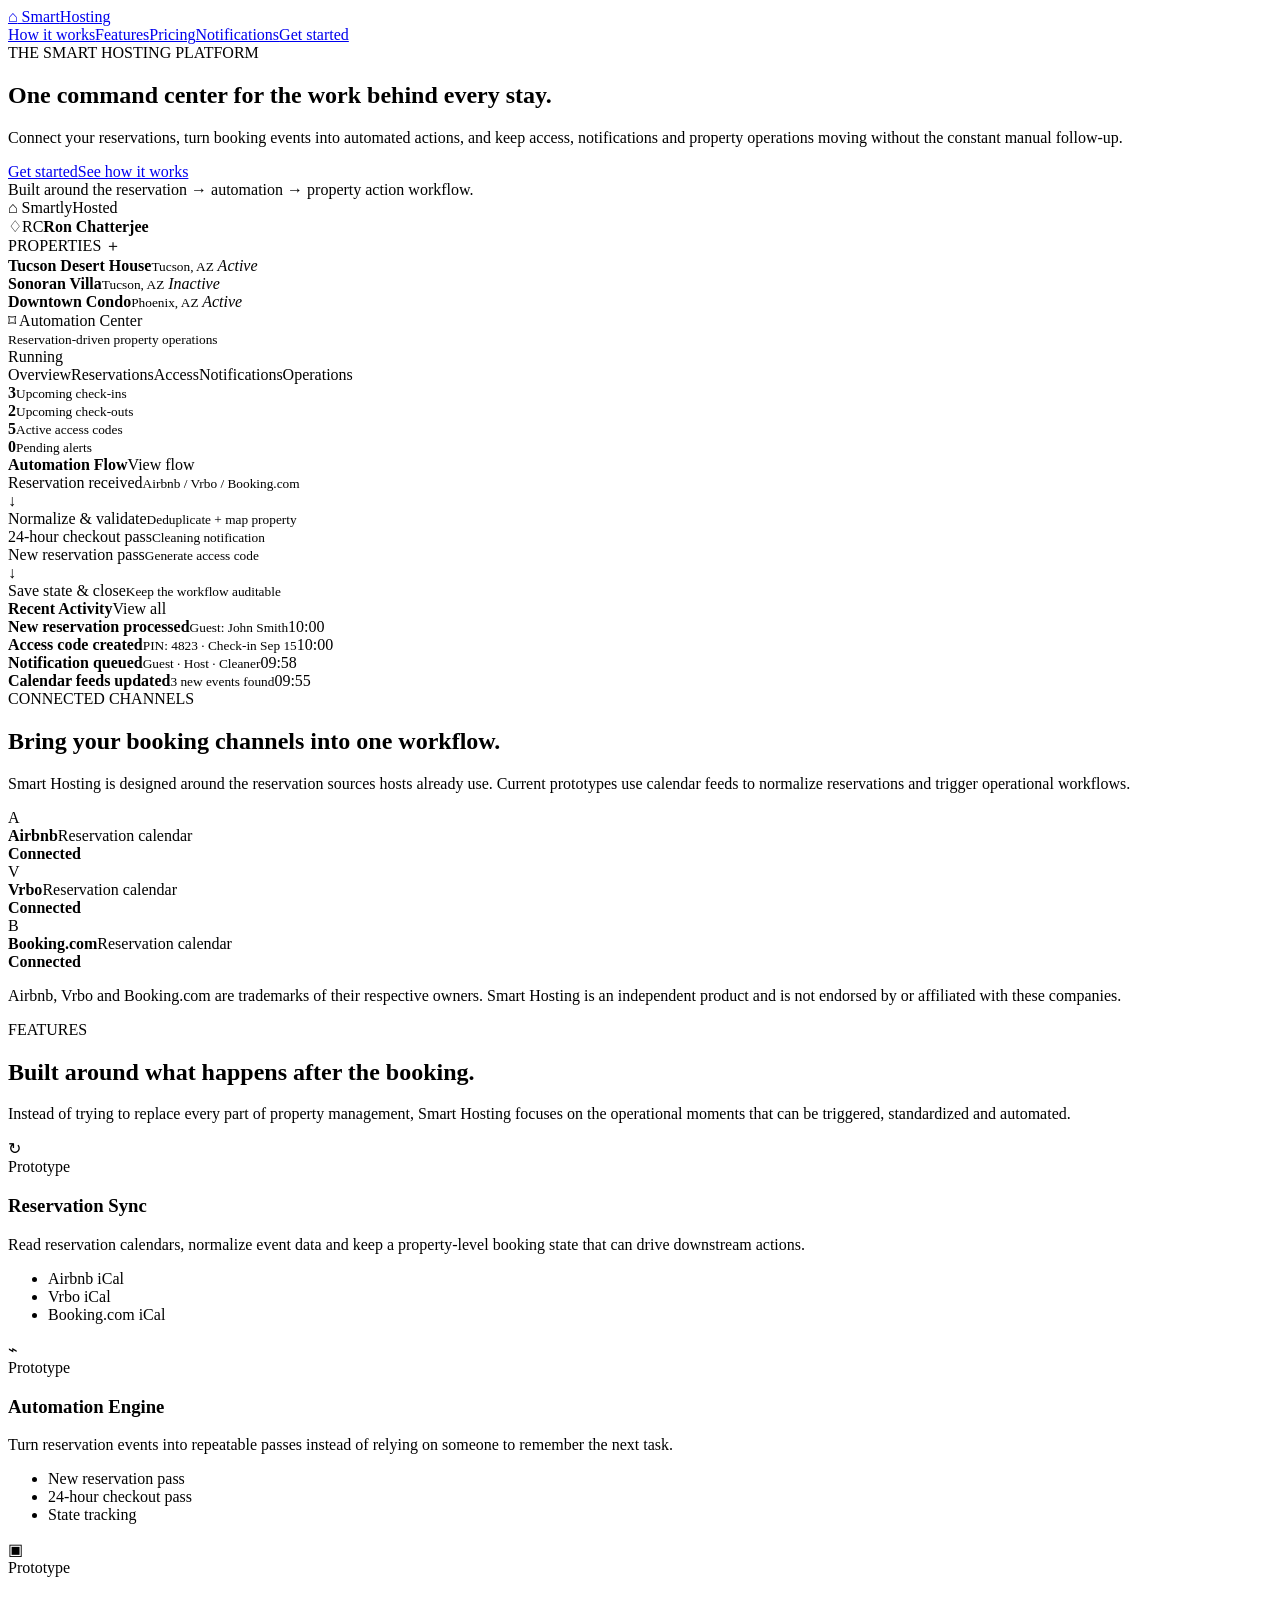
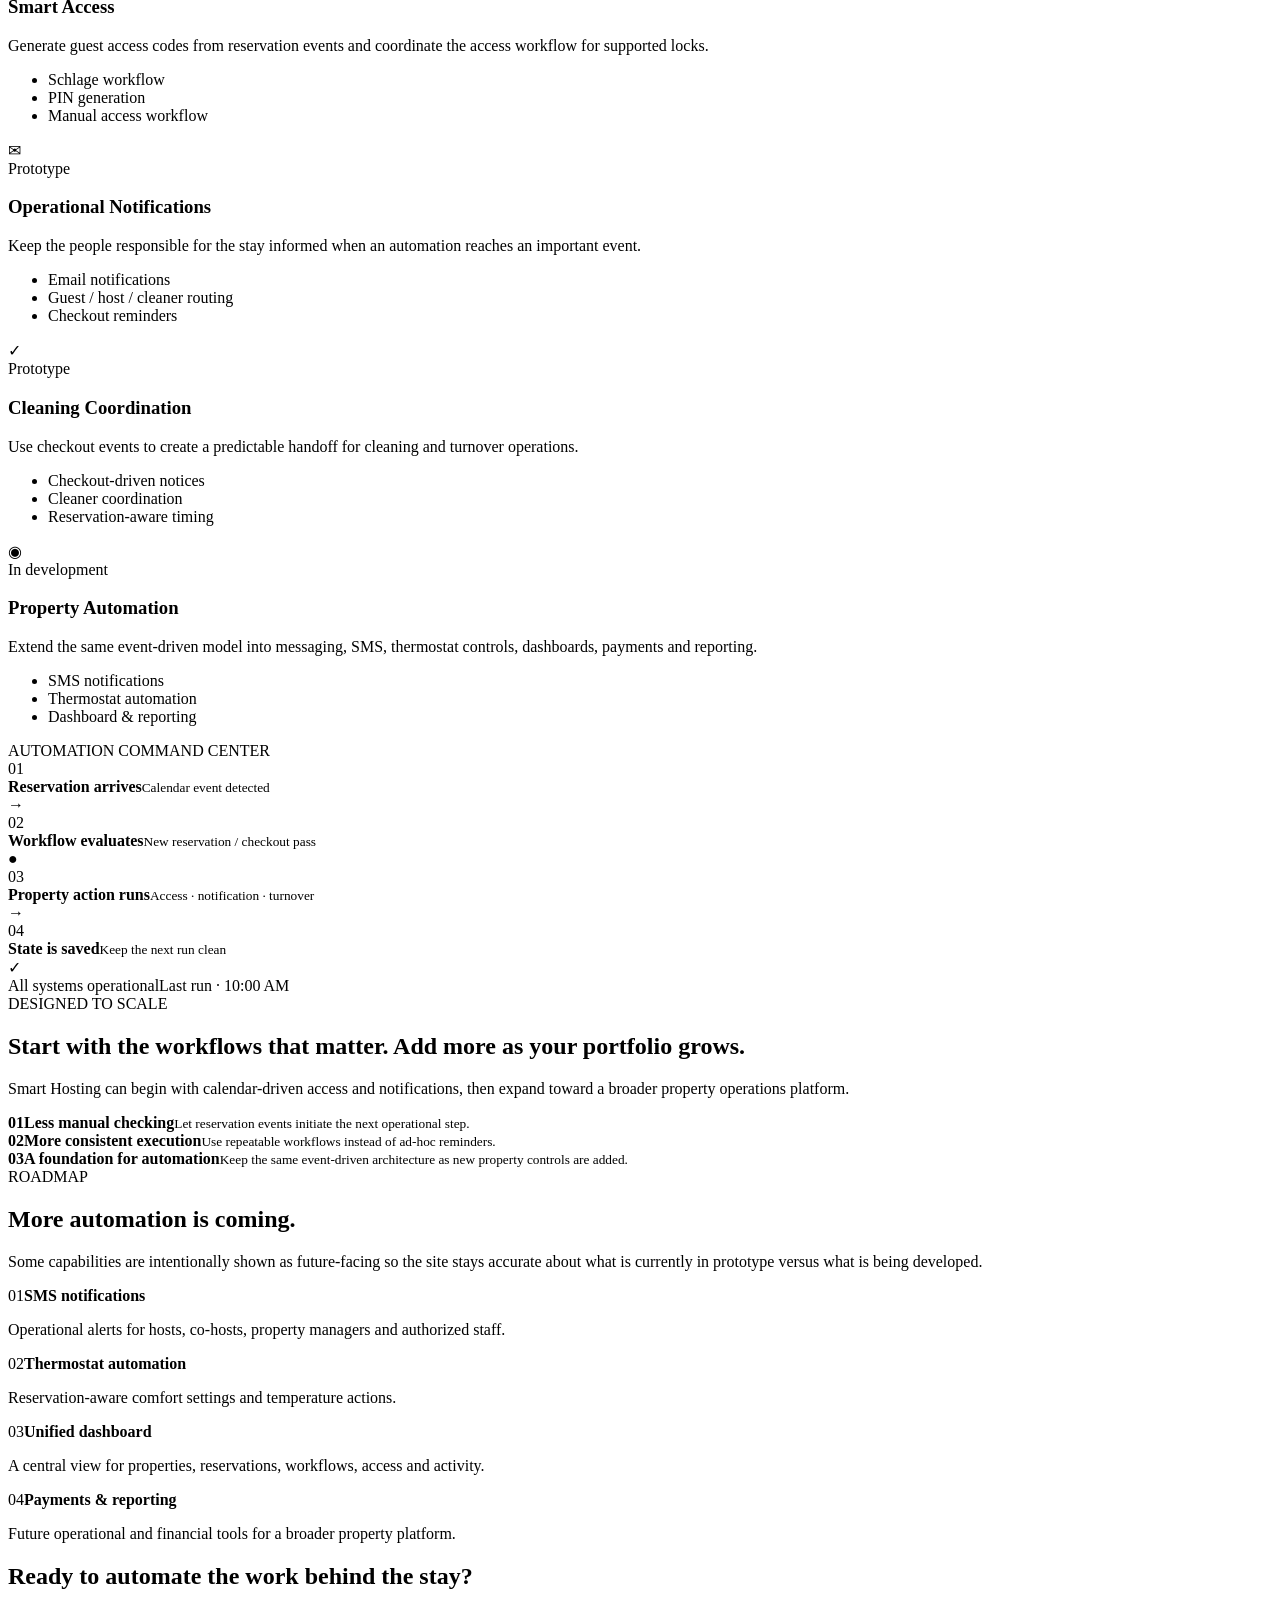
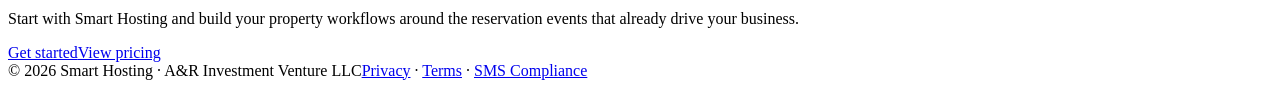
==== features.html @ 69d4fca8 "features" ====
<!doctype html>
<html lang="en">
<head>
<meta charset="utf-8"><meta name="viewport" content="width=device-width,initial-scale=1">
<title>Features — Smart Hosting</title>
<link rel="stylesheet" href="css/style.css">
</head>
<body>
<header class="nav">
  <div class="container navinner">
    <a class="logo" href="index.html"><span class="logo-mark">⌂</span> Smart<span>Hosting</span></a>
    <div class="navlinks">
      <a href="how-it-works.html">How it works</a><a class="active" href="features.html">Features</a><a href="pricing.html">Pricing</a><a href="sms.html">Notifications</a><a class="navcta" href="signup.html">Get started</a>
    </div>
  </div>
</header>

<main>
<section class="feature-hero">
  <div class="container feature-hero-grid">
    <div class="feature-copy">
      <div class="eyebrow">THE SMART HOSTING PLATFORM</div>
      <h1>One command center for the work behind every stay.</h1>
      <p>Connect your reservations, turn booking events into automated actions, and keep access, notifications and property operations moving without the constant manual follow-up.</p>
      <div class="actions"><a class="btn btn-primary" href="signup.html">Get started</a><a class="btn btn-secondary" href="how-it-works.html">See how it works</a></div>
      <div class="hero-note"><span class="live-dot"></span> Built around the reservation → automation → property action workflow.</div>
    </div>

    <div class="product-shell">
      <div class="product-topbar">
        <div class="mini-brand"><span class="mini-house">⌂</span> SmartlyHosted</div>
        <div class="mini-user"><span class="mini-bell">♢</span><span class="avatar">RC</span><strong>Ron Chatterjee</strong></div>
      </div>
      <div class="product-body">
        <aside class="product-side">
          <div class="side-title">PROPERTIES <span>＋</span></div>
          <div class="property selected"><div class="thumb t1"></div><div><b>Tucson Desert House</b><small>Tucson, AZ</small><em><i></i> Active</em></div></div>
          <div class="property"><div class="thumb t2"></div><div><b>Sonoran Villa</b><small>Tucson, AZ</small><em class="inactive"><i></i> Inactive</em></div></div>
          <div class="property"><div class="thumb t3"></div><div><b>Downtown Condo</b><small>Phoenix, AZ</small><em><i></i> Active</em></div></div>
        </aside>
        <section class="product-main">
          <div class="screen-head"><div><div class="screen-title"><span class="lock">⌑</span> Automation Center</div><small>Reservation-driven property operations</small></div><span class="running"><i></i> Running</span></div>
          <div class="screen-tabs"><span class="sel">Overview</span><span>Reservations</span><span>Access</span><span>Notifications</span><span>Operations</span></div>
          <div class="metrics"><div><strong>3</strong><small>Upcoming check-ins</small></div><div><strong>2</strong><small>Upcoming check-outs</small></div><div><strong>5</strong><small>Active access codes</small></div><div><strong>0</strong><small>Pending alerts</small></div></div>
          <div class="dashboard-grid">
            <div class="dash-card flow-card"><div class="card-head"><b>Automation Flow</b><span>View flow</span></div>
              <div class="flowline"><div class="flowbox green">Reservation received<small>Airbnb / Vrbo / Booking.com</small></div><div class="down">↓</div><div class="flowbox">Normalize &amp; validate<small>Deduplicate + map property</small></div><div class="split"><div class="flowbox purple">24-hour checkout pass<small>Cleaning notification</small></div><div class="flowbox blue">New reservation pass<small>Generate access code</small></div></div><div class="down">↓</div><div class="flowbox">Save state &amp; close<small>Keep the workflow auditable</small></div></div>
            </div>
            <div class="dash-card activity-card"><div class="card-head"><b>Recent Activity</b><span>View all</span></div>
              <div class="activity"><b>New reservation processed</b><small>Guest: John Smith</small><time>10:00</time></div>
              <div class="activity"><b>Access code created</b><small>PIN: 4823 · Check-in Sep 15</small><time>10:00</time></div>
              <div class="activity"><b>Notification queued</b><small>Guest · Host · Cleaner</small><time>09:58</time></div>
              <div class="activity"><b>Calendar feeds updated</b><small>3 new events found</small><time>09:55</time></div>
            </div>
          </div>
        </section>
      </div>
    </div>
  </div>
</section>

<section class="channel-section">
  <div class="container">
    <div class="channel-heading"><div><div class="eyebrow">CONNECTED CHANNELS</div><h2>Bring your booking channels into one workflow.</h2></div><p>Smart Hosting is designed around the reservation sources hosts already use. Current prototypes use calendar feeds to normalize reservations and trigger operational workflows.</p></div>
    <div class="channel-grid">
      <div class="channel-card"><div class="channel-mark airbnb-mark">A</div><div><strong>Airbnb</strong><span>Reservation calendar</span></div><b class="channel-status">Connected</b></div>
      <div class="channel-card"><div class="channel-mark vrbo-mark">V</div><div><strong>Vrbo</strong><span>Reservation calendar</span></div><b class="channel-status">Connected</b></div>
      <div class="channel-card"><div class="channel-mark booking-mark">B</div><div><strong>Booking.com</strong><span>Reservation calendar</span></div><b class="channel-status">Connected</b></div>
    </div>
    <p class="trademark-note">Airbnb, Vrbo and Booking.com are trademarks of their respective owners. Smart Hosting is an independent product and is not endorsed by or affiliated with these companies.</p>
  </div>
</section>

<section class="section alt">
  <div class="container">
    <div class="section-head"><div class="eyebrow">FEATURES</div><h2>Built around what happens after the booking.</h2><p>Instead of trying to replace every part of property management, Smart Hosting focuses on the operational moments that can be triggered, standardized and automated.</p></div>
    <div class="feature-grid">
      <article class="feature-card"><div class="feature-icon">↻</div><span class="status-tag prototype">Prototype</span><h3>Reservation Sync</h3><p>Read reservation calendars, normalize event data and keep a property-level booking state that can drive downstream actions.</p><ul><li>Airbnb iCal</li><li>Vrbo iCal</li><li>Booking.com iCal</li></ul></article>
      <article class="feature-card"><div class="feature-icon">⌁</div><span class="status-tag prototype">Prototype</span><h3>Automation Engine</h3><p>Turn reservation events into repeatable passes instead of relying on someone to remember the next task.</p><ul><li>New reservation pass</li><li>24-hour checkout pass</li><li>State tracking</li></ul></article>
      <article class="feature-card"><div class="feature-icon">▣</div><span class="status-tag prototype">Prototype</span><h3>Smart Access</h3><p>Generate guest access codes from reservation events and coordinate the access workflow for supported locks.</p><ul><li>Schlage workflow</li><li>PIN generation</li><li>Manual access workflow</li></ul></article>
      <article class="feature-card"><div class="feature-icon">✉</div><span class="status-tag prototype">Prototype</span><h3>Operational Notifications</h3><p>Keep the people responsible for the stay informed when an automation reaches an important event.</p><ul><li>Email notifications</li><li>Guest / host / cleaner routing</li><li>Checkout reminders</li></ul></article>
      <article class="feature-card"><div class="feature-icon">✓</div><span class="status-tag prototype">Prototype</span><h3>Cleaning Coordination</h3><p>Use checkout events to create a predictable handoff for cleaning and turnover operations.</p><ul><li>Checkout-driven notices</li><li>Cleaner coordination</li><li>Reservation-aware timing</li></ul></article>
      <article class="feature-card future"><div class="feature-icon">◉</div><span class="status-tag roadmap">In development</span><h3>Property Automation</h3><p>Extend the same event-driven model into messaging, SMS, thermostat controls, dashboards, payments and reporting.</p><ul><li>SMS notifications</li><li>Thermostat automation</li><li>Dashboard &amp; reporting</li></ul></article>
    </div>
  </div>
</section>

<section class="section">
  <div class="container split-feature">
    <div class="visual-card">
      <div class="visual-label">AUTOMATION COMMAND CENTER</div>
      <div class="command-row"><span class="command-icon">01</span><div><b>Reservation arrives</b><small>Calendar event detected</small></div><span class="arrow">→</span></div>
      <div class="command-row active"><span class="command-icon">02</span><div><b>Workflow evaluates</b><small>New reservation / checkout pass</small></div><span class="pulse">●</span></div>
      <div class="command-row"><span class="command-icon">03</span><div><b>Property action runs</b><small>Access · notification · turnover</small></div><span class="arrow">→</span></div>
      <div class="command-row"><span class="command-icon">04</span><div><b>State is saved</b><small>Keep the next run clean</small></div><span class="checkmark">✓</span></div>
      <div class="mini-footer"><span><i></i> All systems operational</span><span>Last run · 10:00 AM</span></div>
    </div>
    <div class="section-head side-copy"><div class="eyebrow">DESIGNED TO SCALE</div><h2>Start with the workflows that matter. Add more as your portfolio grows.</h2><p>Smart Hosting can begin with calendar-driven access and notifications, then expand toward a broader property operations platform.</p><div class="bullet-list"><div><b>01</b><span><strong>Less manual checking</strong><small>Let reservation events initiate the next operational step.</small></span></div><div><b>02</b><span><strong>More consistent execution</strong><small>Use repeatable workflows instead of ad-hoc reminders.</small></span></div><div><b>03</b><span><strong>A foundation for automation</strong><small>Keep the same event-driven architecture as new property controls are added.</small></span></div></div></div>
  </div>
</section>

<section class="section alt">
  <div class="container"><div class="section-head"><div class="eyebrow">ROADMAP</div><h2>More automation is coming.</h2><p>Some capabilities are intentionally shown as future-facing so the site stays accurate about what is currently in prototype versus what is being developed.</p></div>
    <div class="roadmap-grid"><div><span>01</span><b>SMS notifications</b><p>Operational alerts for hosts, co-hosts, property managers and authorized staff.</p></div><div><span>02</span><b>Thermostat automation</b><p>Reservation-aware comfort settings and temperature actions.</p></div><div><span>03</span><b>Unified dashboard</b><p>A central view for properties, reservations, workflows, access and activity.</p></div><div><span>04</span><b>Payments &amp; reporting</b><p>Future operational and financial tools for a broader property platform.</p></div></div>
  </div>
</section>

<section class="cta"><div class="container"><h2>Ready to automate the work behind the stay?</h2><p>Start with Smart Hosting and build your property workflows around the reservation events that already drive your business.</p><div class="actions"><a class="btn btn-primary" href="signup.html">Get started</a><a class="btn btn-secondary" href="pricing.html">View pricing</a></div></div></section>
</main>

<footer class="footer"><div class="container footerrow"><span>© 2026 Smart Hosting · A&R Investment Venture LLC</span><span><a href="privacy.html">Privacy</a> · <a href="terms.html">Terms</a> · <a href="sms-compliance.html">SMS Compliance</a></span></div></footer>
</body></html>
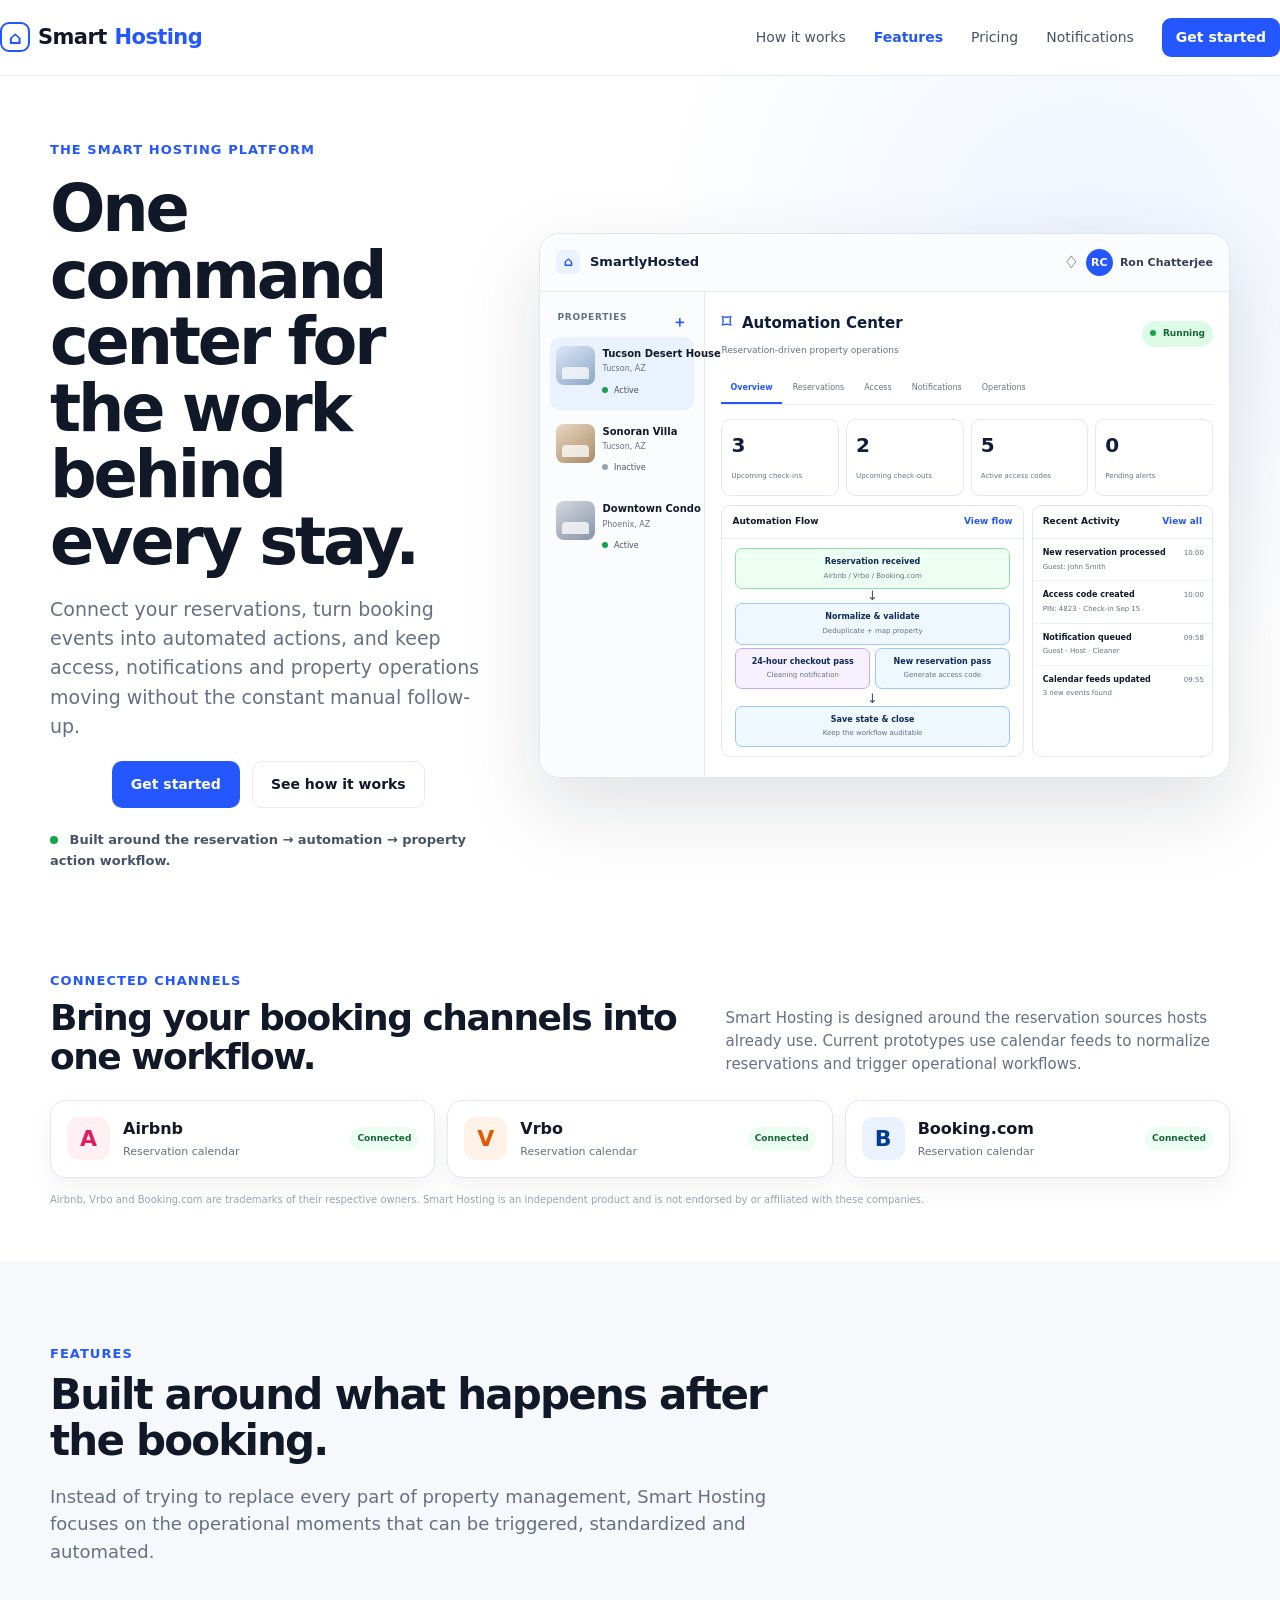
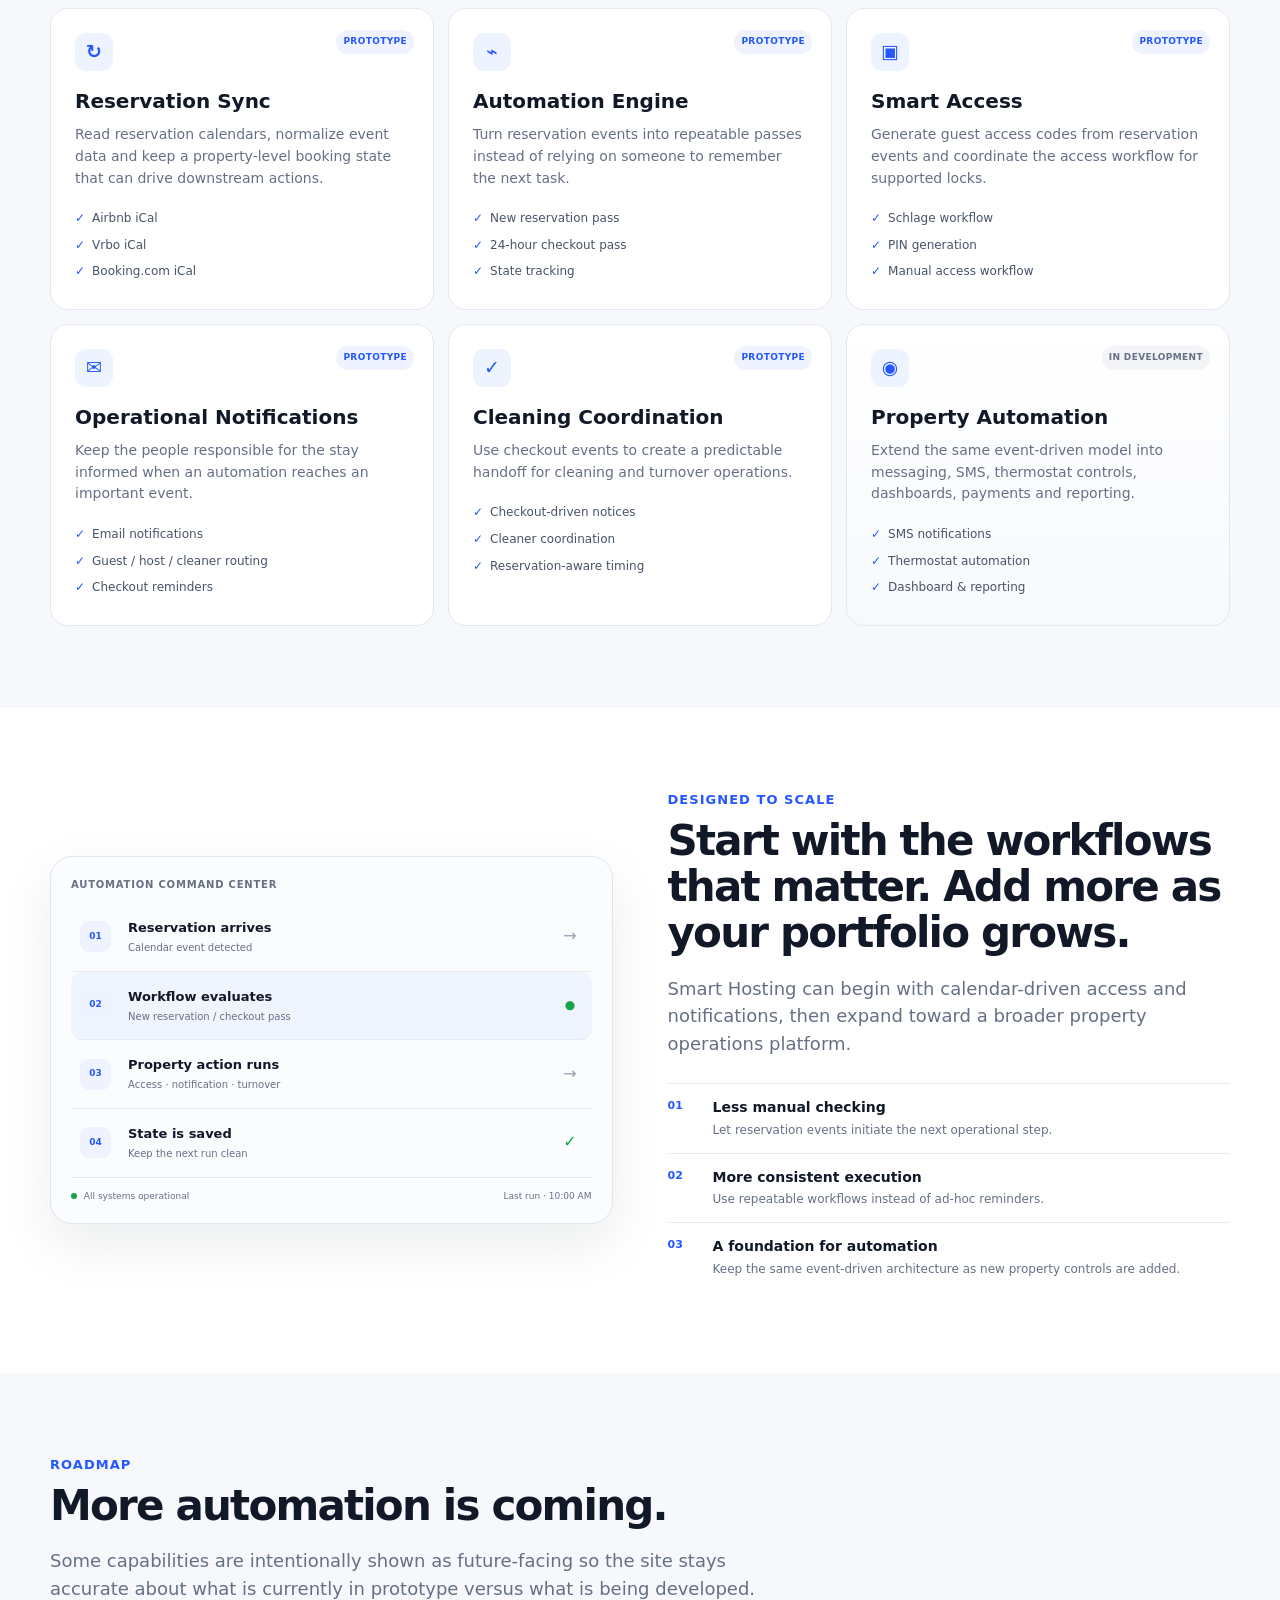
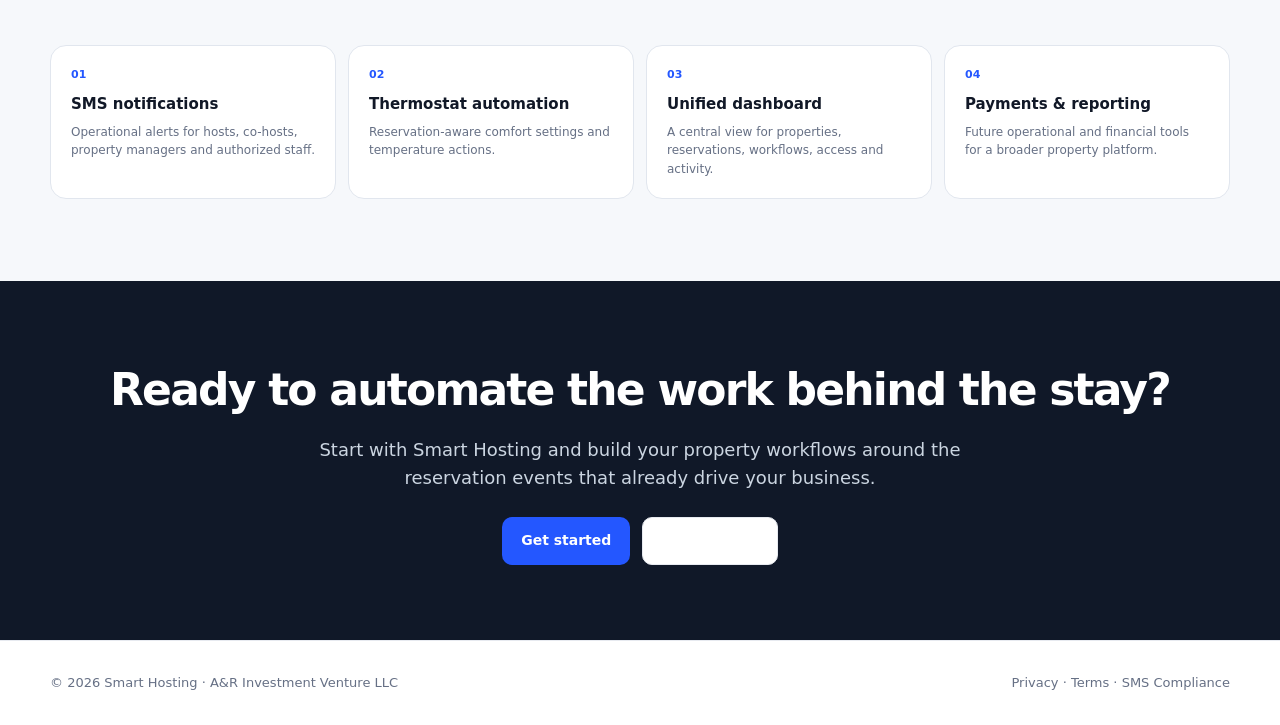
==== commit 03a6093e: "favicon" ====
--- a/features.html
+++ b/features.html
@@ -3,6 +3,7 @@
 <head>
 <meta charset="utf-8"><meta name="viewport" content="width=device-width,initial-scale=1">
 <title>Features — Smart Hosting</title>
+<link rel="icon" type="image/png" href="favicon.png">
 <link rel="stylesheet" href="css/style.css">
 </head>
 <body>
--- a/css/style.css
+++ b/css/style.css
@@ -0,0 +1,102 @@
+
+:root{
+  --ink:#111827;
+  --muted:#667085;
+  --line:#e7eaf0;
+  --soft:#f6f8fb;
+  --brand:#2457ff;
+  --brand-dark:#1742d3;
+  --white:#fff;
+  --max:1180px;
+}
+*{box-sizing:border-box}
+html{scroll-behavior:smooth}
+body{margin:0;font-family:Inter,ui-sans-serif,system-ui,-apple-system,BlinkMacSystemFont,"Segoe UI",sans-serif;color:var(--ink);background:#fff;line-height:1.55}
+a{color:inherit;text-decoration:none}
+.container{width:min(var(--max),calc(100% - 40px));margin:auto}
+.nav{height:76px;display:flex;align-items:center;justify-content:space-between;border-bottom:1px solid var(--line);background:#fff;position:sticky;top:0;z-index:20}
+.logo{font-weight:800;font-size:21px;letter-spacing:-.6px}
+.logo span{color:var(--brand)}
+.navlinks{display:flex;gap:28px;align-items:center;font-size:14px;color:#475467}
+.navlinks a:hover{color:var(--ink)}
+.btn{display:inline-flex;align-items:center;justify-content:center;border-radius:10px;padding:12px 18px;font-weight:700;font-size:14px;border:1px solid transparent}
+.btn-primary{background:var(--brand);color:#fff}
+.btn-primary:hover{background:var(--brand-dark)}
+.btn-secondary{background:#fff;border-color:var(--line)}
+.hero{padding:92px 0 70px;text-align:center;background:linear-gradient(180deg,#fff 0%,#f8faff 100%)}
+.eyebrow{font-size:13px;font-weight:800;color:var(--brand);letter-spacing:.08em;text-transform:uppercase}
+h1{font-size:clamp(44px,6vw,76px);line-height:1.02;letter-spacing:-3.5px;margin:18px auto;max-width:900px}
+.hero p{font-size:20px;color:var(--muted);max-width:720px;margin:0 auto 30px}
+.actions{display:flex;gap:12px;justify-content:center;flex-wrap:wrap}
+.section{padding:82px 0}
+.section.alt{background:var(--soft)}
+.section-head{max-width:720px;margin-bottom:42px}
+.section-head h2{font-size:42px;line-height:1.1;letter-spacing:-1.8px;margin:8px 0 12px}
+.section-head p{color:var(--muted);font-size:18px}
+.grid{display:grid;grid-template-columns:repeat(3,1fr);gap:18px}
+.card{border:1px solid var(--line);border-radius:18px;padding:26px;background:#fff}
+.card h3{margin:8px 0 8px;font-size:20px}
+.card p{margin:0;color:var(--muted)}
+.number{font-size:12px;font-weight:800;color:var(--brand);letter-spacing:.08em}
+.feature-band{display:grid;grid-template-columns:1fr 1fr;gap:24px;align-items:stretch}
+.panel{border:1px solid var(--line);border-radius:22px;padding:30px;background:#fff}
+.panel.dark{background:#101828;color:#fff;border-color:#101828}
+.panel.dark p{color:#cbd5e1}
+.flow{display:flex;flex-wrap:wrap;gap:10px;align-items:center}
+.flow .node{padding:12px 15px;border:1px solid var(--line);border-radius:12px;background:#fff;font-weight:700;font-size:14px}
+.flow .arrow{color:#98a2b3}
+.mock{border:1px solid var(--line);border-radius:20px;background:#fff;overflow:hidden;box-shadow:0 20px 50px rgba(16,24,40,.08)}
+.mockbar{padding:14px 18px;border-bottom:1px solid var(--line);font-weight:800;font-size:13px}
+.mockbody{padding:22px}
+.status{display:flex;justify-content:space-between;padding:14px 0;border-bottom:1px solid var(--line);font-size:14px}
+.status:last-child{border-bottom:0}
+.check{color:#16a34a;font-weight:800}
+.cta{padding:75px 0;background:#101828;color:#fff;text-align:center}
+.cta h2{font-size:44px;letter-spacing:-1.8px;margin:0 0 12px}
+.cta p{color:#cbd5e1;max-width:650px;margin:0 auto 25px;font-size:18px}
+.footer{border-top:1px solid var(--line);padding:32px 0;color:var(--muted);font-size:13px}
+.footerrow{display:flex;justify-content:space-between;gap:20px;flex-wrap:wrap}
+.pricing-hero{padding:72px 0 48px;text-align:center}
+.pricing-hero h1{font-size:56px}
+.pricing-hero p{max-width:650px;margin:0 auto;color:var(--muted);font-size:18px}
+.pricing-grid{display:grid;grid-template-columns:repeat(3,1fr);gap:18px;align-items:stretch}
+.price-card{border:1px solid var(--line);border-radius:20px;padding:28px;background:#fff;position:relative}
+.price-card.popular{border:2px solid var(--brand);padding:27px;box-shadow:0 14px 40px rgba(36,87,255,.12)}
+.badge{position:absolute;right:18px;top:18px;background:#eef3ff;color:var(--brand);padding:6px 9px;border-radius:999px;font-size:11px;font-weight:800}
+.price{font-size:44px;font-weight:850;letter-spacing:-2px;margin:16px 0 0}
+.per{color:var(--muted);font-size:13px}
+.price-card ul{list-style:none;padding:0;margin:22px 0}
+.price-card li{padding:8px 0;color:#475467;font-size:14px}
+.price-card li:before{content:"✓";color:var(--brand);font-weight:800;margin-right:9px}
+.note{font-size:12px;color:var(--muted);margin-top:14px}
+.calc{margin-top:55px;border:1px solid var(--line);border-radius:20px;padding:30px;background:var(--soft)}
+.calcrow{display:flex;gap:14px;align-items:center;flex-wrap:wrap}
+input{padding:12px 14px;border:1px solid #d0d5dd;border-radius:10px;font-size:16px;width:130px}
+.total{font-size:30px;font-weight:800;margin-top:18px}
+.faq{max-width:850px;margin:auto}
+.faq details{border-top:1px solid var(--line);padding:20px 0}
+.faq summary{cursor:pointer;font-weight:750}
+.timeline{display:grid;grid-template-columns:80px 1fr;gap:20px;max-width:850px;margin:auto}
+.stepnum{width:54px;height:54px;border-radius:50%;background:#eef3ff;color:var(--brand);display:grid;place-items:center;font-weight:800}
+.timeline .tcard{padding-bottom:40px}
+.timeline h3{margin:0 0 7px;font-size:24px}
+.timeline p{margin:0;color:var(--muted)}
+@media(max-width:800px){
+ .navlinks{display:none}.grid,.pricing-grid,.feature-band{grid-template-columns:1fr}
+ .hero{padding-top:65px} h1{letter-spacing:-2.5px}
+ .section-head h2,.cta h2{font-size:34px}
+ .pricing-hero h1{font-size:44px}
+}
+
+/* Version 4 — dashboard-inspired Features page */
+.navinner{display:flex;align-items:center;justify-content:space-between;width:100%}
+.logo{display:flex;align-items:center;gap:8px}.logo-mark{display:grid;place-items:center;width:30px;height:30px;border:2px solid var(--brand);border-radius:9px;color:var(--brand);font-size:18px}.navlinks .active{color:var(--brand);font-weight:800}.navcta{background:var(--brand);color:#fff!important;padding:9px 14px;border-radius:9px;font-weight:800}
+.feature-hero{padding:64px 0 55px;background:radial-gradient(circle at 85% 20%,#eef4ff 0,#fff 34%,#fff 100%)}
+.feature-hero-grid{display:grid;grid-template-columns:.78fr 1.22fr;gap:48px;align-items:center}.feature-copy{padding-right:5px}.feature-copy h1{font-size:clamp(46px,5.1vw,70px);max-width:680px;margin:15px 0 20px;letter-spacing:-3.2px}.feature-copy p{font-size:19px;color:var(--muted);max-width:600px}.hero-note{margin-top:22px;font-size:13px;color:#475467;font-weight:700}.live-dot{display:inline-block;width:8px;height:8px;border-radius:50%;background:#16a34a;margin-right:7px}
+.product-shell{border:1px solid #dfe6f1;border-radius:20px;background:#fff;box-shadow:0 30px 80px rgba(16,24,40,.13);overflow:hidden}.product-topbar{height:58px;display:flex;align-items:center;justify-content:space-between;padding:0 16px;border-bottom:1px solid #e6ebf2;background:#fbfcfe;font-size:11px}.mini-brand{font-weight:850;font-size:13px;color:#0f1d3b}.mini-house{display:inline-grid;place-items:center;width:24px;height:24px;border-radius:7px;background:#eaf1ff;color:var(--brand);margin-right:5px}.mini-user{display:flex;align-items:center;gap:7px;color:#344054}.mini-bell{font-size:17px}.avatar{width:27px;height:27px;border-radius:50%;background:var(--brand);color:#fff;display:grid;place-items:center;font-weight:800}.product-body{display:grid;grid-template-columns:165px 1fr;min-height:485px}.product-side{padding:15px 10px;background:#fbfcfe;border-right:1px solid #e6ebf2}.side-title{font-size:9px;font-weight:900;letter-spacing:.08em;color:#667085;padding:4px 7px 12px}.side-title span{float:right;color:var(--brand);font-size:15px}.property{display:grid;grid-template-columns:39px 1fr;gap:7px;padding:9px 6px;border-radius:10px;margin-bottom:5px}.property.selected{background:#eaf2ff}.property b{font-size:10px;display:block;white-space:nowrap;overflow:hidden;text-overflow:ellipsis}.property small{display:block;font-size:8px;color:#667085;margin-top:2px}.property em{font-style:normal;font-size:8px;color:#475467}.property em i{display:inline-block;width:6px;height:6px;border-radius:50%;background:#16a34a;margin-right:3px}.property em.inactive i{background:#98a2b3}.thumb{width:39px;height:39px;border-radius:8px;background:linear-gradient(145deg,#dbe7f7,#8ca7c5);position:relative;overflow:hidden}.thumb:after{content:"";position:absolute;left:6px;right:6px;bottom:6px;height:12px;background:rgba(255,255,255,.75);border-radius:4px 4px 1px 1px}.t2{background:linear-gradient(145deg,#e9d8c3,#a98a65)}.t3{background:linear-gradient(145deg,#d5d9df,#8794a8)}
+.product-main{padding:15px 16px}.screen-head{display:flex;align-items:center;justify-content:space-between}.screen-title{font-size:15px;font-weight:850;color:#0f1d3b}.lock{color:var(--brand);font-size:19px;margin-right:5px}.screen-head small{font-size:9px;color:#667085}.running{font-size:9px;font-weight:800;color:#166534;background:#dcfce7;padding:6px 8px;border-radius:999px}.running i{display:inline-block;width:6px;height:6px;background:#16a34a;border-radius:50%;margin-right:4px}.screen-tabs{display:flex;gap:2px;margin:14px 0;border-bottom:1px solid #e6ebf2}.screen-tabs span{padding:7px 9px;font-size:8px;color:#667085}.screen-tabs .sel{color:var(--brand);font-weight:800;border-bottom:2px solid var(--brand)}.metrics{display:grid;grid-template-columns:repeat(4,1fr);gap:7px}.metrics>div{border:1px solid #e4e9f0;border-radius:9px;padding:10px 9px}.metrics strong{font-size:20px;display:block;color:#0f1d3b}.metrics small{font-size:7px;color:#667085}.dashboard-grid{display:grid;grid-template-columns:1.25fr .75fr;gap:8px;margin-top:9px}.dash-card{border:1px solid #e4e9f0;border-radius:9px;overflow:hidden;background:#fff}.card-head{display:flex;justify-content:space-between;padding:9px 10px;border-bottom:1px solid #e8edf3;font-size:9px}.card-head span{color:var(--brand);font-weight:800}.flowline{padding:9px 13px;text-align:center}.flowbox{border:1px solid #9cc7ff;background:#eff7ff;border-radius:7px;padding:7px;font-size:8px;font-weight:800;color:#0f2b55}.flowbox small{display:block;font-weight:500;color:#667085;margin-top:2px;font-size:7px}.flowbox.green{border-color:#8ee2a6;background:#edfff2}.flowbox.purple{border-color:#c6a7ff;background:#f6f0ff}.flowbox.blue{border-color:#9cc7ff;background:#eff7ff}.down{font-size:13px;color:#475467;height:14px;line-height:14px}.split{display:grid;grid-template-columns:1fr 1fr;gap:5px;margin:3px 0}.activity{position:relative;padding:8px 10px;border-bottom:1px solid #eef1f5}.activity:last-child{border-bottom:0}.activity b{display:block;font-size:8px}.activity small{display:block;font-size:7px;color:#667085;margin-top:2px}.activity time{position:absolute;right:8px;top:9px;font-size:7px;color:#667085}
+.channel-section{padding:45px 0 55px;background:#fff}.channel-heading{display:grid;grid-template-columns:1fr .8fr;gap:45px;align-items:end;margin-bottom:23px}.channel-heading h2{font-size:36px;letter-spacing:-1.5px;line-height:1.08;margin:8px 0 0}.channel-heading p{margin:0;color:var(--muted);font-size:15px}.channel-grid{display:grid;grid-template-columns:repeat(3,1fr);gap:12px}.channel-card{display:flex;align-items:center;gap:13px;border:1px solid #e2e8f0;border-radius:15px;padding:16px;background:#fff;box-shadow:0 10px 25px rgba(16,24,40,.05)}.channel-mark{width:43px;height:43px;border-radius:12px;display:grid;place-items:center;font-weight:900;font-size:22px}.airbnb-mark{background:#fff0f3;color:#e31c5f}.vrbo-mark{background:#fff2e8;color:#e25b00}.booking-mark{background:#eaf2ff;color:#003b95}.channel-card strong{display:block;font-size:16px}.channel-card span{display:block;color:#667085;font-size:11px;margin-top:2px}.channel-status{margin-left:auto;font-size:9px;color:#166534;background:#ecfdf3;padding:5px 7px;border-radius:999px}.trademark-note{font-size:10px;color:#98a2b3;margin:14px 0 0}.feature-grid{display:grid;grid-template-columns:repeat(3,1fr);gap:14px}.feature-card{position:relative;border:1px solid #e2e8f0;border-radius:18px;padding:24px;background:#fff;min-height:280px}.feature-card.future{background:linear-gradient(180deg,#fff,#f7f9fc)}.feature-icon{width:38px;height:38px;border-radius:11px;background:#edf3ff;color:var(--brand);display:grid;place-items:center;font-size:19px;font-weight:800}.feature-card h3{margin:15px 0 7px;font-size:20px}.feature-card p{color:var(--muted);font-size:14px;margin:0}.feature-card ul{padding:0;margin:16px 0 0;list-style:none}.feature-card li{font-size:12px;color:#475467;padding:4px 0}.feature-card li:before{content:"✓";color:var(--brand);font-weight:900;margin-right:7px}.status-tag{position:absolute;top:21px;right:19px;font-size:9px;font-weight:900;padding:5px 7px;border-radius:999px;text-transform:uppercase;letter-spacing:.04em}.status-tag.prototype{background:#eef3ff;color:var(--brand)}.status-tag.roadmap{background:#f2f4f7;color:#667085}
+.split-feature{display:grid;grid-template-columns:1fr 1fr;gap:55px;align-items:center}.visual-card{border:1px solid #dfe6ef;border-radius:22px;background:#fbfcfe;padding:20px;box-shadow:0 20px 55px rgba(16,24,40,.08)}.visual-label{font-size:10px;font-weight:900;letter-spacing:.08em;color:#667085;margin-bottom:10px}.command-row{display:grid;grid-template-columns:38px 1fr 25px;align-items:center;gap:10px;padding:15px 9px;border-bottom:1px solid #e6ebf2}.command-row:last-of-type{border-bottom:0}.command-row.active{background:#eef5ff;border-radius:12px}.command-icon{width:31px;height:31px;border-radius:9px;background:#eef3ff;color:var(--brand);display:grid;place-items:center;font-size:9px;font-weight:900}.command-row b{display:block;font-size:13px}.command-row small{display:block;color:#667085;font-size:10px;margin-top:2px}.arrow{color:#98a2b3;text-align:center}.pulse{color:#16a34a;font-size:12px;text-align:center}.checkmark{color:#16a34a;font-weight:900;text-align:center}.mini-footer{display:flex;justify-content:space-between;margin-top:12px;font-size:9px;color:#667085}.mini-footer i{display:inline-block;width:6px;height:6px;border-radius:50%;background:#16a34a;margin-right:4px}.side-copy{margin:0}.bullet-list{margin-top:25px}.bullet-list>div{display:grid;grid-template-columns:34px 1fr;gap:11px;padding:13px 0;border-top:1px solid #e7eaf0}.bullet-list b{color:var(--brand);font-size:11px}.bullet-list strong{display:block;font-size:14px}.bullet-list small{display:block;color:#667085;font-size:12px;margin-top:2px}.roadmap-grid{display:grid;grid-template-columns:repeat(4,1fr);gap:12px}.roadmap-grid>div{border:1px solid #e1e6ee;border-radius:16px;padding:20px;background:#fff}.roadmap-grid span{display:block;color:var(--brand);font-weight:900;font-size:11px}.roadmap-grid b{display:block;margin-top:10px;font-size:15px}.roadmap-grid p{font-size:12px;color:#667085;margin:6px 0 0}
+@media(max-width:1000px){.feature-hero-grid,.split-feature{grid-template-columns:1fr}.feature-copy{padding-right:0}.product-shell{max-width:850px;margin:auto}.channel-heading{grid-template-columns:1fr}.feature-grid{grid-template-columns:repeat(2,1fr)}.roadmap-grid{grid-template-columns:repeat(2,1fr)}}
+@media(max-width:700px){.channel-grid,.feature-grid,.roadmap-grid{grid-template-columns:1fr}.product-body{grid-template-columns:1fr}.product-side{display:none}.dashboard-grid{grid-template-columns:1fr}.metrics{grid-template-columns:repeat(2,1fr)}.feature-copy h1{letter-spacing:-2.4px}.channel-heading h2{font-size:31px}.navlinks{gap:10px}.navlinks a:not(.navcta){display:none}}
+
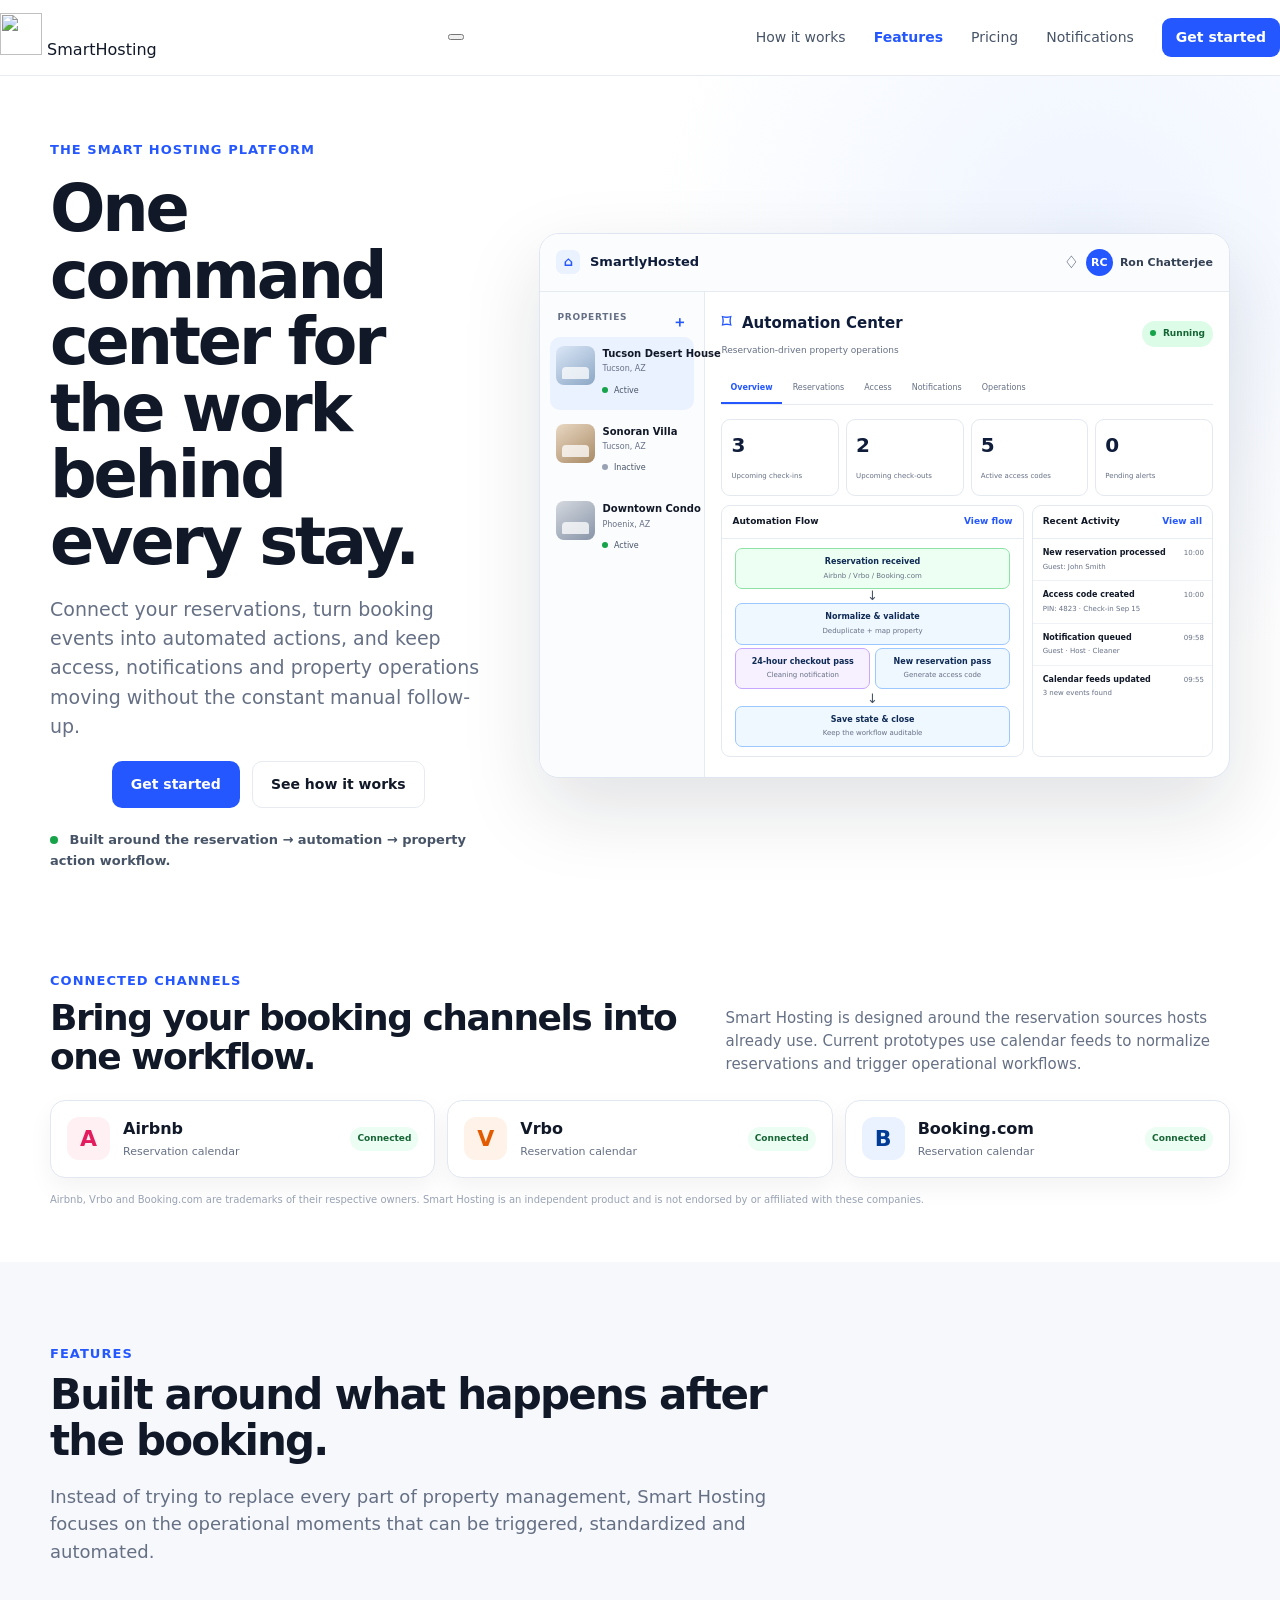
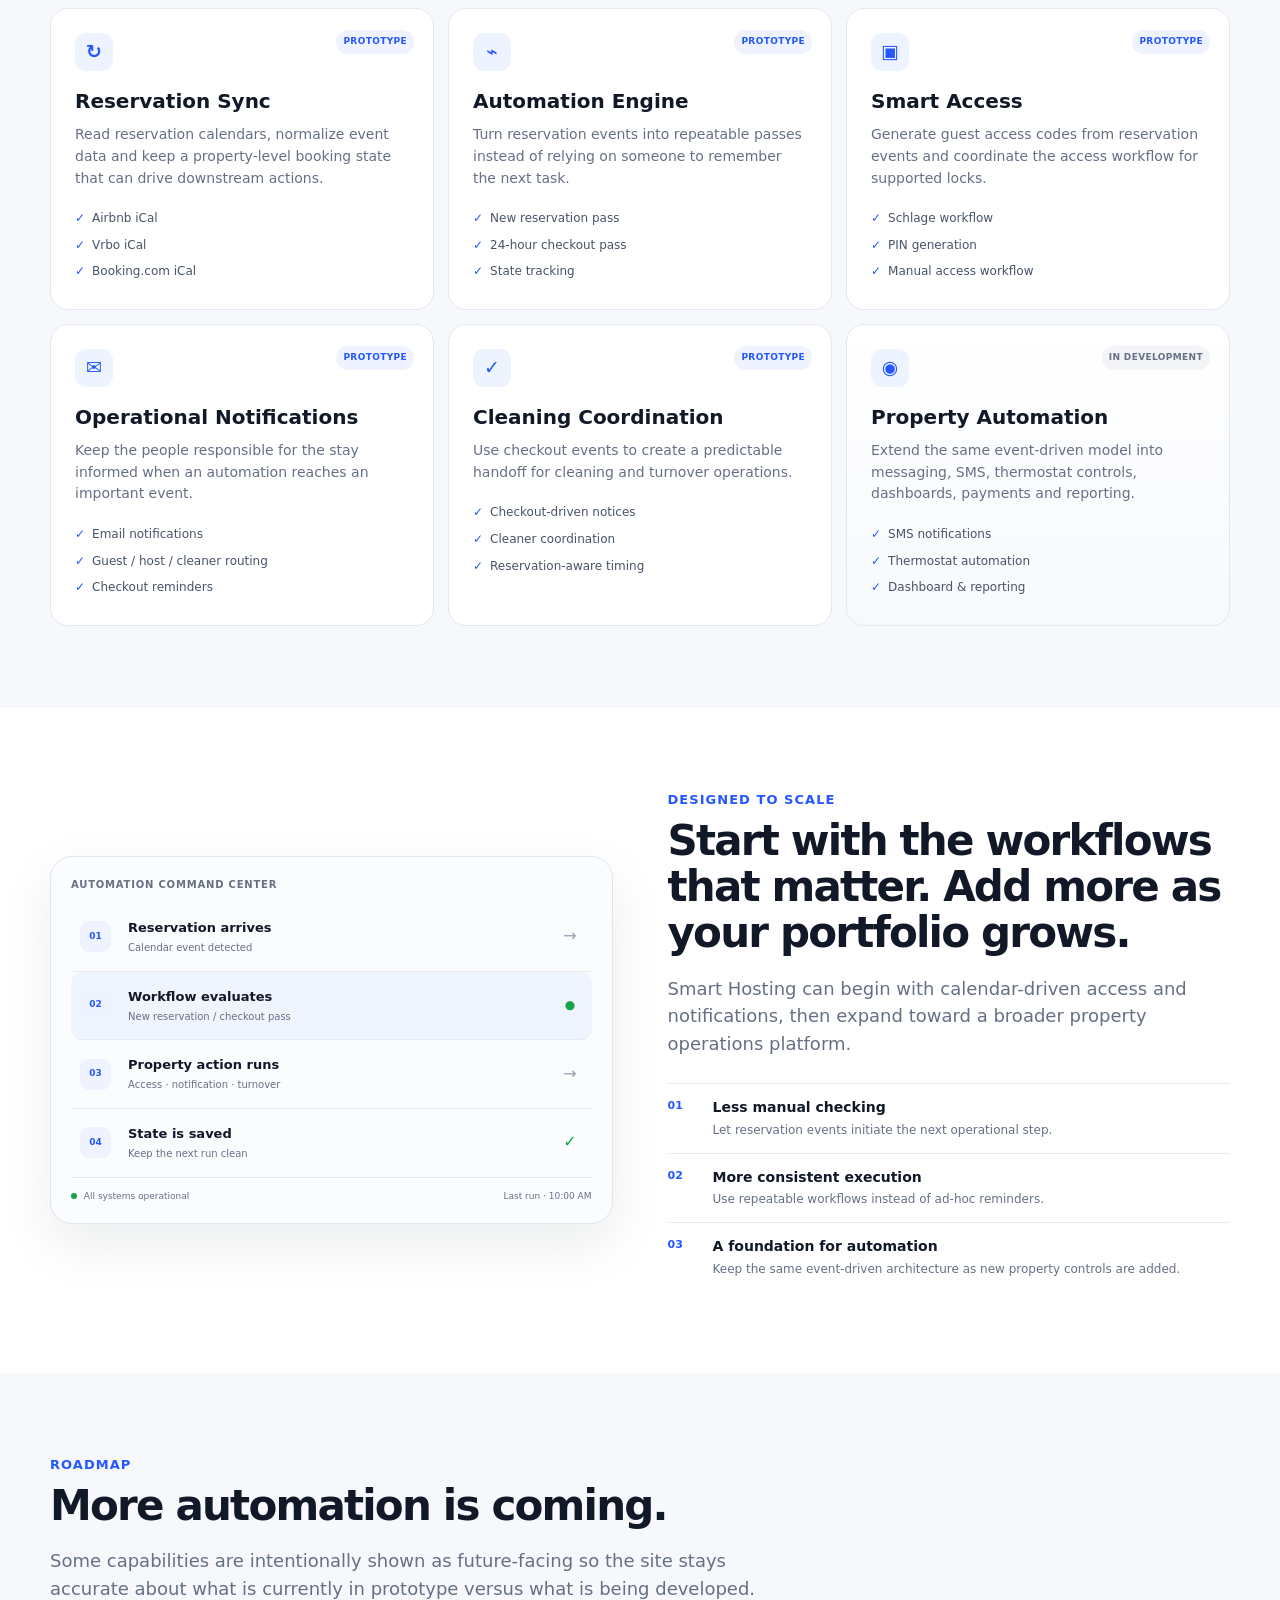
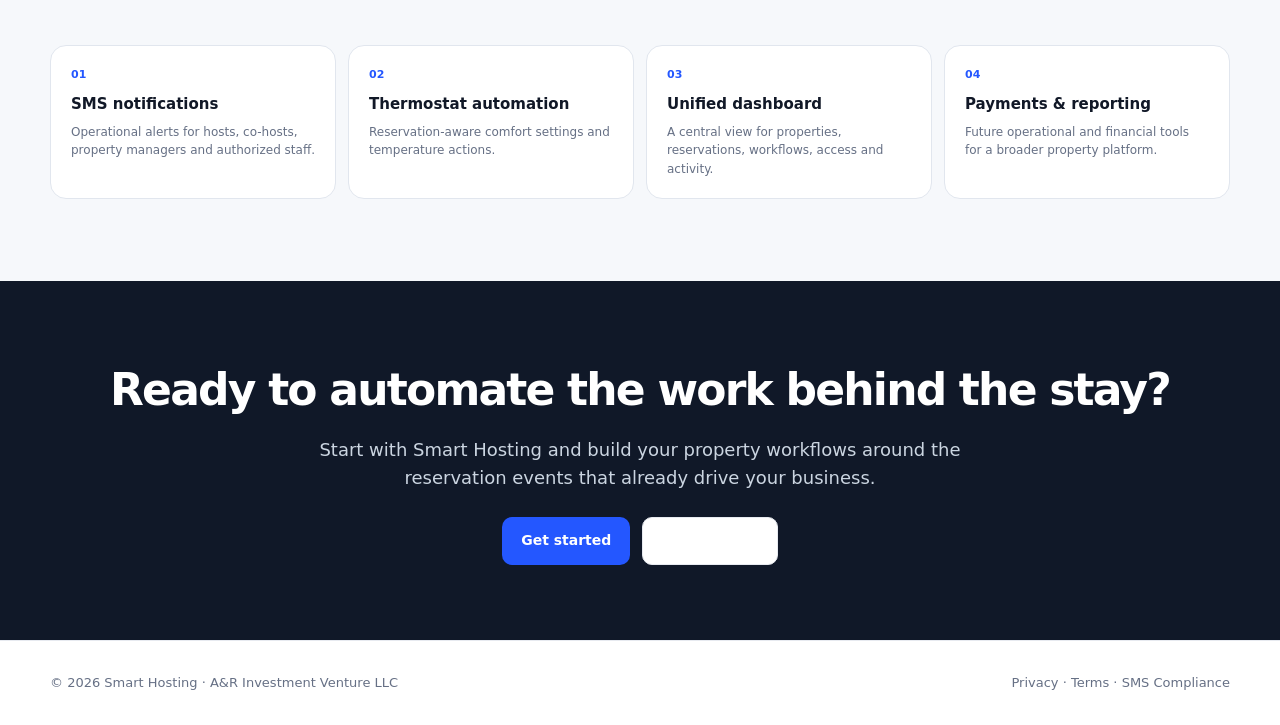
==== commit a1407862: "new" ====
--- a/features.html
+++ b/features.html
@@ -3,18 +3,29 @@
 <head>
 <meta charset="utf-8"><meta name="viewport" content="width=device-width,initial-scale=1">
 <title>Features — Smart Hosting</title>
-<link rel="icon" type="image/png" href="favicon.png">
 <link rel="stylesheet" href="css/style.css">
+<link rel="icon" type="image/png" sizes="64x64" href="favicon.png">
+<link rel="apple-touch-icon" href="favicon.png">
 </head>
 <body>
-<header class="nav">
+<nav class="nav" aria-label="Primary navigation">
   <div class="container navinner">
-    <a class="logo" href="index.html"><span class="logo-mark">⌂</span> Smart<span>Hosting</span></a>
-    <div class="navlinks">
-      <a href="how-it-works.html">How it works</a><a class="active" href="features.html">Features</a><a href="pricing.html">Pricing</a><a href="sms.html">Notifications</a><a class="navcta" href="signup.html">Get started</a>
+    <a class="brand" href="index.html" aria-label="Smart Hosting home">
+      <img class="brand-icon" src="assets/smart-hosting-icon.png" alt="" width="42" height="42">
+      <span class="brand-wordmark">Smart<span>Hosting</span></span>
+    </a>
+    <button class="mobile-menu-toggle" type="button" aria-expanded="false" aria-controls="mobile-menu" aria-label="Open menu">
+      <span></span><span></span><span></span>
+    </button>
+    <div class="navlinks"><a href="how-it-works.html">How it works</a><a href="features.html" class="active">Features</a><a href="pricing.html">Pricing</a><a href="sms.html">Notifications</a><a class="navcta" href="signup.html">Get started</a></div>
+  </div>
+  <div class="mobile-menu" id="mobile-menu" hidden>
+    <div class="container mobile-menu-inner">
+      <a href="how-it-works.html">How it works</a><a href="features.html" class="active">Features</a><a href="pricing.html">Pricing</a><a href="sms.html">Notifications</a>
+      <a class="navcta mobile-cta" href="signup.html">Get started</a>
     </div>
   </div>
-</header>
+</nav>
 
 <main>
 <section class="feature-hero">
@@ -110,4 +121,16 @@
 </main>
 
 <footer class="footer"><div class="container footerrow"><span>© 2026 Smart Hosting · A&R Investment Venture LLC</span><span><a href="privacy.html">Privacy</a> · <a href="terms.html">Terms</a> · <a href="sms-compliance.html">SMS Compliance</a></span></div></footer>
+<script>
+(function(){
+  const nav=document.querySelector('.nav');
+  const btn=document.querySelector('.mobile-menu-toggle');
+  const menu=document.getElementById('mobile-menu');
+  if(!btn||!menu) return;
+  function closeMenu(){menu.hidden=true;btn.setAttribute('aria-expanded','false');btn.setAttribute('aria-label','Open menu');nav.classList.remove('menu-open');}
+  btn.addEventListener('click',function(){const open=menu.hidden;menu.hidden=!open;btn.setAttribute('aria-expanded',String(open));btn.setAttribute('aria-label',open?'Close menu':'Open menu');nav.classList.toggle('menu-open',open);});
+  menu.querySelectorAll('a').forEach(a=>a.addEventListener('click',closeMenu));
+  window.addEventListener('resize',function(){if(window.innerWidth>800) closeMenu();});
+})();
+</script>
 </body></html>
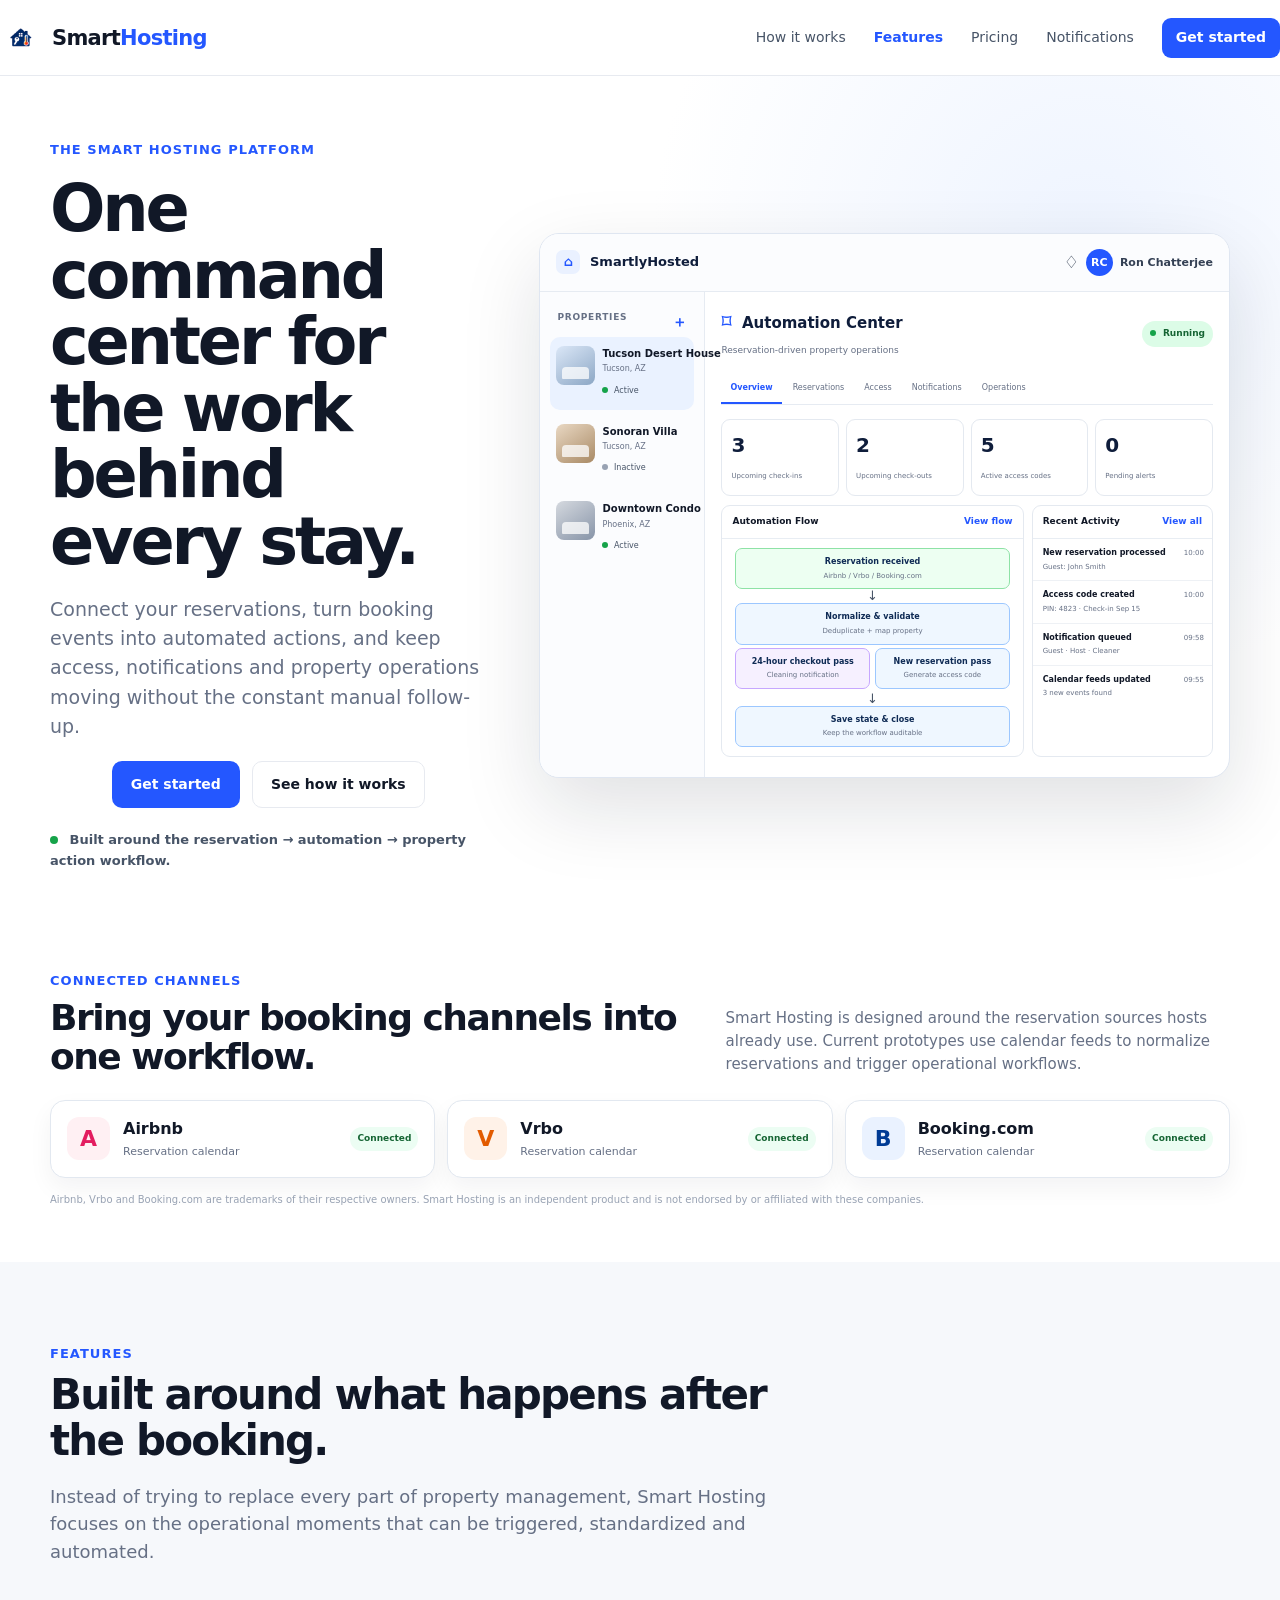
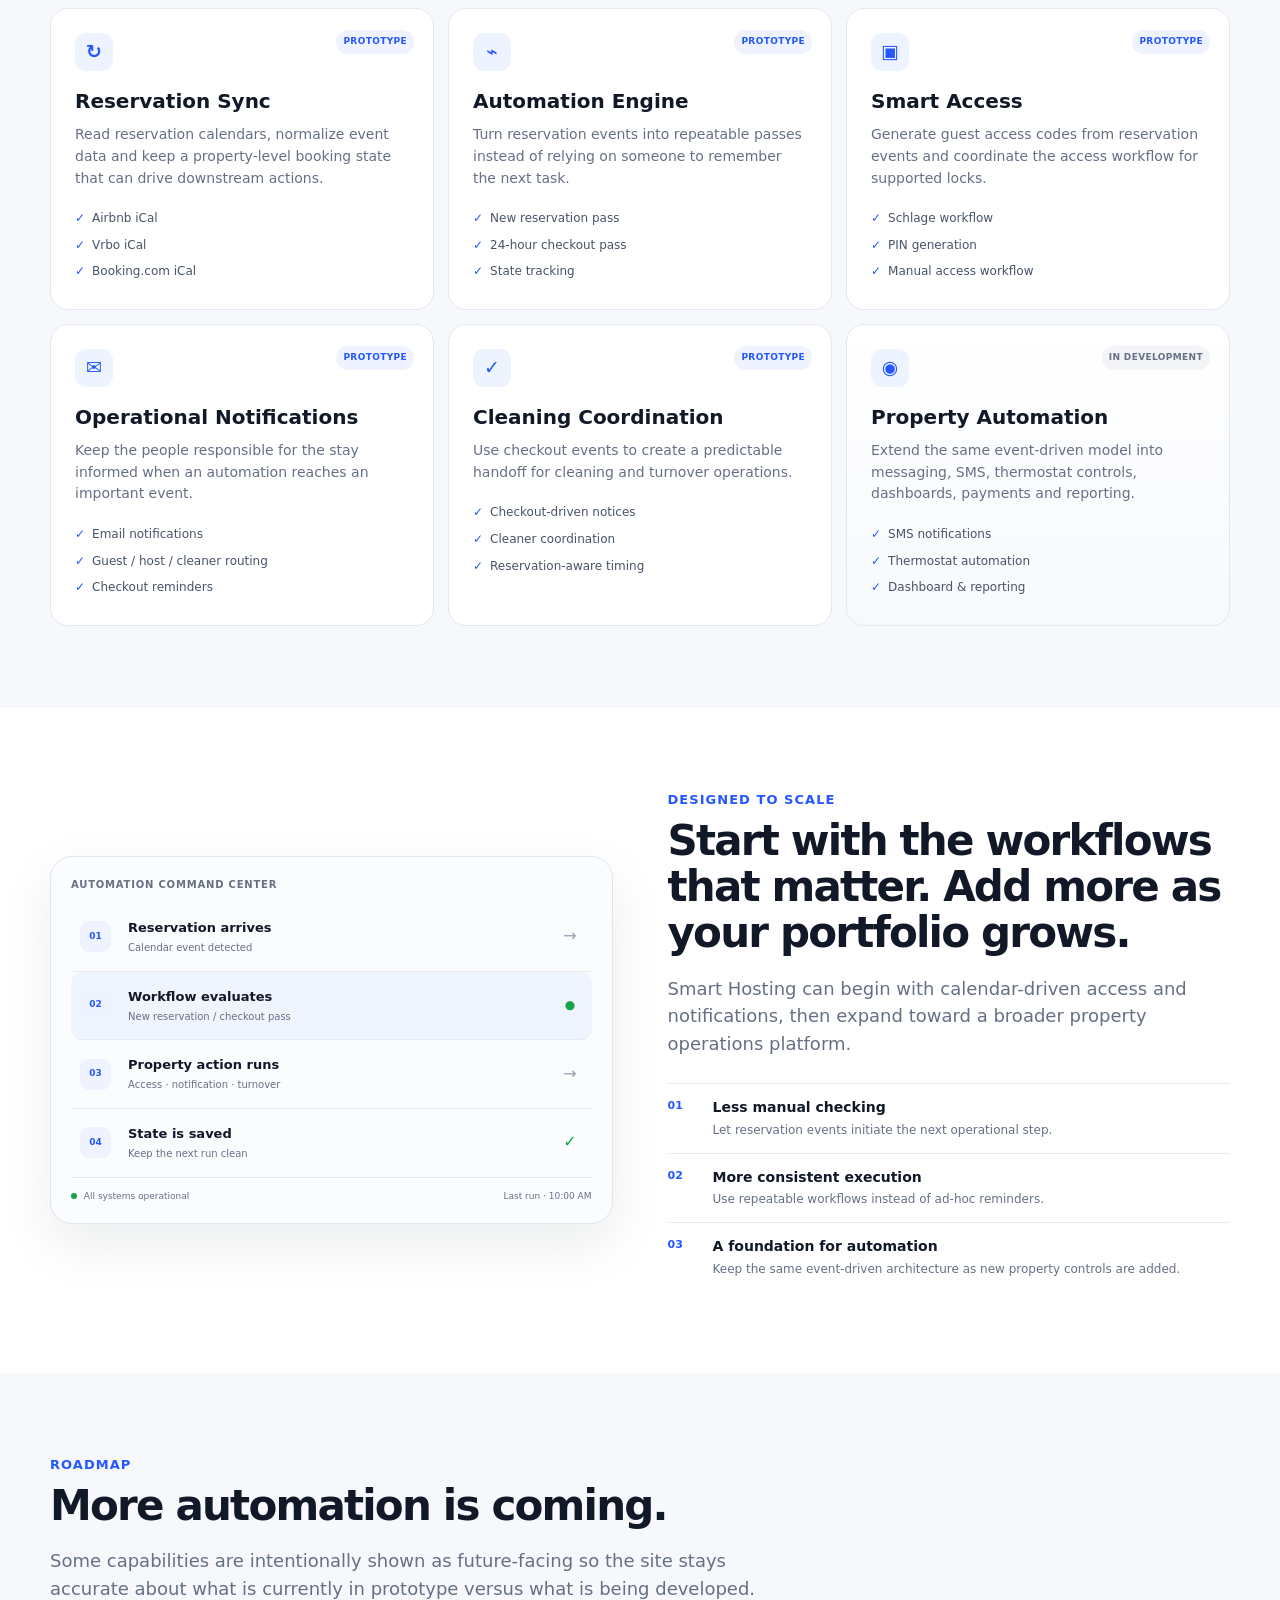
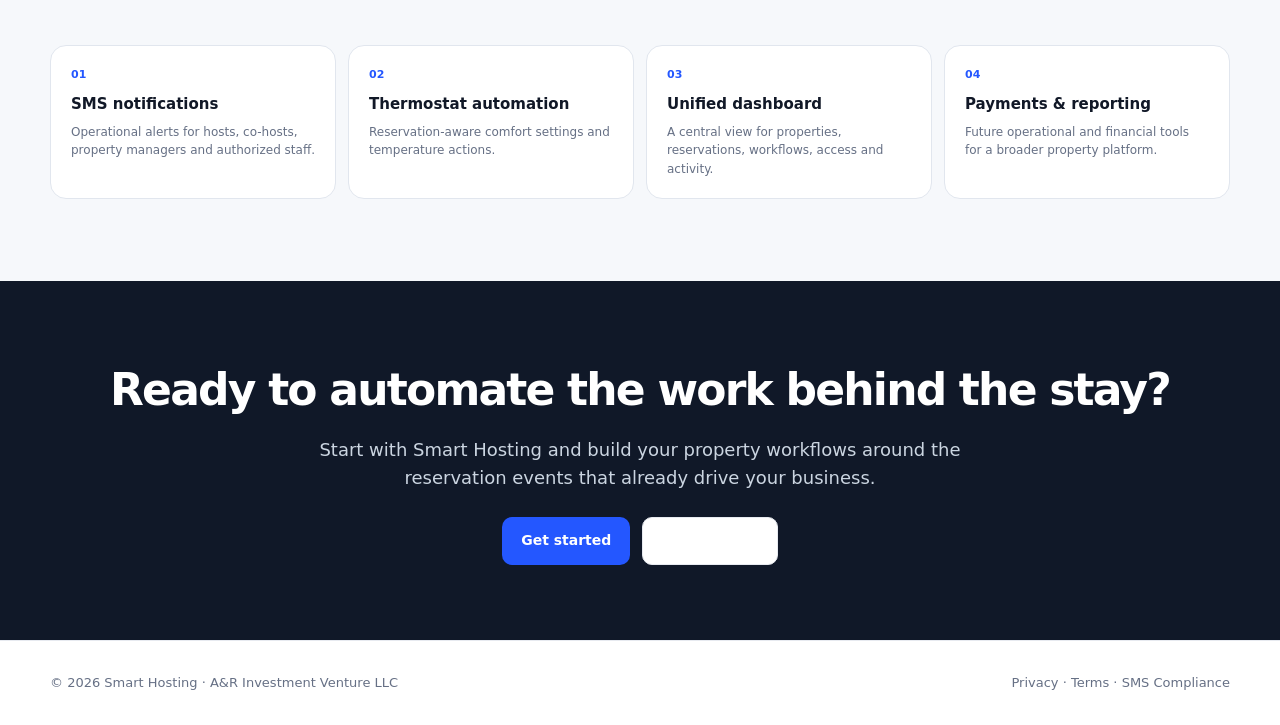
==== commit 59f35786: "mobile-logofixes Mobile logo was not fixed. Now fixed." ====
--- a/features.html
+++ b/features.html
@@ -4,8 +4,8 @@
 <meta charset="utf-8"><meta name="viewport" content="width=device-width,initial-scale=1">
 <title>Features — Smart Hosting</title>
 <link rel="stylesheet" href="css/style.css">
-<link rel="icon" type="image/png" sizes="64x64" href="favicon.png">
-<link rel="apple-touch-icon" href="favicon.png">
+<link rel="icon" type="image/png" sizes="64x64" href="favicon.png?v=5">
+<link rel="apple-touch-icon" href="favicon.png?v=5">
 </head>
 <body>
 <nav class="nav" aria-label="Primary navigation">
--- a/css/style.css
+++ b/css/style.css
@@ -82,7 +82,7 @@
 .timeline h3{margin:0 0 7px;font-size:24px}
 .timeline p{margin:0;color:var(--muted)}
 @media(max-width:800px){
- .navlinks{display:none}.grid,.pricing-grid,.feature-band{grid-template-columns:1fr}
+ .grid,.pricing-grid,.feature-band{grid-template-columns:1fr}
  .hero{padding-top:65px} h1{letter-spacing:-2.5px}
  .section-head h2,.cta h2{font-size:34px}
  .pricing-hero h1{font-size:44px}
@@ -100,3 +100,27 @@
 @media(max-width:1000px){.feature-hero-grid,.split-feature{grid-template-columns:1fr}.feature-copy{padding-right:0}.product-shell{max-width:850px;margin:auto}.channel-heading{grid-template-columns:1fr}.feature-grid{grid-template-columns:repeat(2,1fr)}.roadmap-grid{grid-template-columns:repeat(2,1fr)}}
 @media(max-width:700px){.channel-grid,.feature-grid,.roadmap-grid{grid-template-columns:1fr}.product-body{grid-template-columns:1fr}.product-side{display:none}.dashboard-grid{grid-template-columns:1fr}.metrics{grid-template-columns:repeat(2,1fr)}.feature-copy h1{letter-spacing:-2.4px}.channel-heading h2{font-size:31px}.navlinks{gap:10px}.navlinks a:not(.navcta){display:none}}
 
+
+/* Version 5 — Smart Hosting brand + responsive navigation */
+.navinner{min-height:76px}
+.brand{display:flex;align-items:center;gap:10px;text-decoration:none;color:var(--ink);font-weight:800}
+.brand-icon{width:42px;height:42px;object-fit:contain;display:block}
+.brand-wordmark{font-size:21px;letter-spacing:-.7px;white-space:nowrap}
+.brand-wordmark span{color:var(--brand)}
+.mobile-menu-toggle{display:none;width:44px;height:44px;border:1px solid var(--line);background:#fff;border-radius:10px;align-items:center;justify-content:center;flex-direction:column;gap:5px;cursor:pointer}
+.mobile-menu-toggle span{display:block;width:20px;height:2px;background:var(--ink);border-radius:2px}
+.mobile-menu{background:#fff;border-top:1px solid var(--line);box-shadow:0 12px 25px rgba(16,24,40,.08)}
+.mobile-menu[hidden]{display:none}
+.mobile-menu-inner{display:flex;flex-direction:column;padding:14px 0 20px}
+.mobile-menu-inner a{padding:13px 2px;color:#344054;text-decoration:none;font-weight:650;border-bottom:1px solid #f0f2f5}
+.mobile-menu-inner a.active{color:var(--brand)}
+.mobile-menu-inner .mobile-cta{margin-top:14px;border-bottom:0;text-align:center;background:var(--brand);color:#fff!important;border-radius:10px;padding:13px 16px}
+@media(max-width:800px){
+ .nav{height:auto;min-height:68px}
+ .navinner{min-height:68px}
+ .navlinks{display:none}
+ .mobile-menu-toggle{display:flex}
+ .brand-icon{width:38px;height:38px}
+ .brand-wordmark{font-size:19px}
+}
+@media(min-width:801px){.mobile-menu{display:none!important}}
